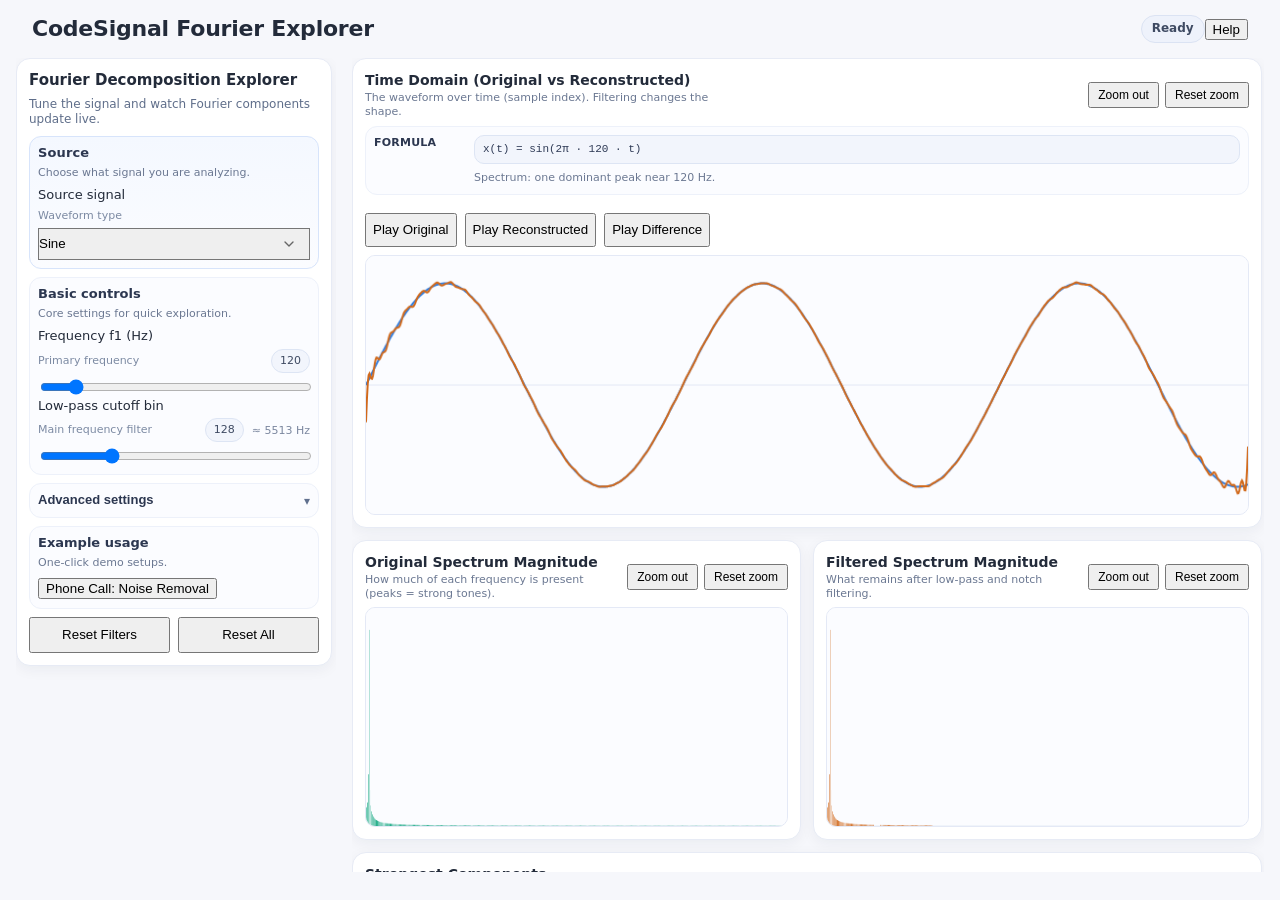
==== client/index.html @ 2e5cb7cf "ui: separate Source section from basic controls" ====
<!doctype html>
<html lang="en">
<head>
  <meta charset="utf-8" />
  <title>CodeSignal Fourier Explorer</title>
  <meta name="viewport" content="width=device-width, initial-scale=1" />
  <link rel="preconnect" href="https://fonts.googleapis.com">
  <link rel="preconnect" href="https://fonts.gstatic.com" crossorigin>
  <link href="https://fonts.googleapis.com/css2?family=Work+Sans:wght@400;500;600;700&display=swap" rel="stylesheet">

  <link rel="stylesheet" href="./design-system/colors/colors.css">
  <link rel="stylesheet" href="./design-system/spacing/spacing.css">
  <link rel="stylesheet" href="./design-system/typography/typography.css">
  <link rel="stylesheet" href="./design-system/components/button/button.css">
  <link rel="stylesheet" href="./design-system/components/boxes/boxes.css">
  <link rel="stylesheet" href="./design-system/components/input/input.css">
  <link rel="stylesheet" href="./design-system/components/dropdown/dropdown.css">
  <link rel="stylesheet" href="./design-system/components/tags/tags.css">
  <link rel="stylesheet" href="./design-system/components/modal/modal.css">

  <link rel="stylesheet" href="./bespoke-template.css" />
  <link rel="stylesheet" href="./fourier-explorer.css" />
</head>
<body class="bespoke">
  <header class="header">
    <h1 class="heading-small">CodeSignal Fourier Explorer</h1>
    <div class="spacer"></div>
    <div id="status" class="status">Ready</div>
    <button id="btn-help" class="button button-text">Help</button>
  </header>

  <main class="main-layout">
    <aside class="sidebar">
      <section class="box card ui-card controls-card">
        <h2 class="heading-small">Fourier Decomposition Explorer</h2>
        <p class="controls-intro">Tune the signal and watch Fourier components update live.</p>

        <div class="control-group control-group--source">
          <h3 class="control-group-title">Source</h3>
          <p class="control-group-help">Choose what signal you are analyzing.</p>

          <label class="control-field">Source signal
            <div class="control-header">
              <span class="control-caption">Waveform type</span>
            </div>
            <select id="source" class="input compact-input">
              <option value="sine">Sine</option>
              <option value="two-sines">Two sines</option>
              <option value="square-series">Square (Fourier series)</option>
              <option value="irregular-shape">Irregular shape</option>
            </select>
          </label>
        </div>

        <div class="control-group">
          <h3 class="control-group-title">Basic controls</h3>
          <p class="control-group-help">Core settings for quick exploration.</p>

          <label id="control-f1-field" class="control-field">Frequency f1 (Hz)
            <div class="control-header">
              <span class="control-caption">Primary frequency</span>
              <span id="freq1-value" class="tag editable-value">120</span>
            </div>
            <input id="freq1" class="input" type="range" min="10" max="1000" step="1" value="120" />
          </label>

          <label id="control-f2-field" class="control-field">Frequency f2 (Hz)
            <div class="control-header">
              <span class="control-caption">Shown for two-sines</span>
              <span id="freq2-value" class="tag editable-value">260</span>
            </div>
            <input id="freq2" class="input" type="range" min="10" max="2000" step="1" value="260" />
          </label>

          <label id="control-harmonics-field" class="control-field">Odd harmonics count
            <div class="control-header">
              <span class="control-caption">Shown for square-series</span>
              <span id="harmonics-value" class="tag editable-value">9</span>
            </div>
            <input id="harmonics" class="input" type="range" min="1" max="31" step="1" value="9" />
          </label>

          <label class="control-field">Low-pass cutoff bin
            <div class="control-header">
              <span class="control-caption">Main frequency filter</span>
              <div class="value-meta">
                <span id="low-pass-value" class="tag editable-value">128</span>
                <span id="low-pass-hz" class="helper-muted">≈ 5512 Hz</span>
              </div>
            </div>
            <input id="low-pass" class="input" type="range" min="1" max="1023" step="1" value="128" />
          </label>
        </div>

        <div id="advanced-accordion" class="control-group advanced-accordion">
          <button id="advanced-toggle" class="advanced-toggle" type="button" aria-expanded="false" aria-controls="advanced-body">
            <span class="control-group-title">Advanced settings</span>
            <span class="accordion-icon" aria-hidden="true">▾</span>
          </button>
          <div id="advanced-body" class="advanced-body">
            <p class="control-group-help compact-help">Resolution, windowing, and notch controls.</p>

            <label class="control-field">Samples (N)
              <div class="control-header">
                <span class="control-caption">DFT resolution (fs / N)</span>
                <span id="samples-value" class="tag editable-value">1024</span>
              </div>
              <input id="samples" class="input" type="range" min="256" max="2048" step="256" value="1024" />
            </label>

            <label class="control-field">Window type
              <div class="control-header">
                <span class="control-caption">Shape before DFT</span>
                <span class="tag">DFT input</span>
              </div>
              <select id="window-type" class="input compact-input">
                <option value="rectangular">Rectangular</option>
                <option value="hann">Hann</option>
              </select>
            </label>

            <label class="row inline-check">
              <input id="notch-enabled" type="checkbox" checked />
              <span>Enable notch filter</span>
            </label>

            <div id="notch-controls-row" class="control-row-two">
              <label class="control-field compact-field">Notch center
                <div class="control-header">
                  <div class="value-meta">
                    <span id="notch-bin-value" class="tag editable-value">60</span>
                    <span id="notch-bin-hz" class="helper-muted">≈ 2584 Hz</span>
                  </div>
                </div>
                <input id="notch-bin" class="input" type="range" min="1" max="1023" step="1" value="60" />
              </label>

              <label class="control-field compact-field">Notch width
                <div class="control-header">
                  <div class="value-meta">
                    <span id="notch-width-value" class="tag editable-value">3</span>
                    <span id="notch-width-hz" class="helper-muted">~ 258 Hz wide</span>
                  </div>
                </div>
                <input id="notch-width" class="input" type="range" min="0" max="24" step="1" value="3" />
              </label>
            </div>
          </div>
        </div>

        <div class="control-group">
          <h3 class="control-group-title">Example usage</h3>
          <p class="control-group-help">One-click demo setups.</p>
          <button id="btn-example-phone-demo" class="button button-secondary" type="button">
            Phone Call: Noise Removal
          </button>
        </div>

        <div class="row controls-actions">
          <button id="btn-reset-filters" class="button button-secondary">Reset Filters</button>
          <button id="btn-reset-all" class="button button-secondary">Reset All</button>
        </div>
      </section>
    </aside>

    <section class="content-area viz-grid">
      <article class="panel box card ui-card panel-time">
        <div class="plot-header">
          <div class="plot-title-block">
            <h2 class="heading-small">Time Domain (Original vs Reconstructed)</h2>
            <p class="plot-subtitle">The waveform over time (sample index). Filtering changes the shape.</p>
          </div>
          <div class="plot-actions">
            <button id="btn-zoom-out-time" class="button button-text plot-reset-btn" type="button">Zoom out</button>
            <button id="btn-reset-zoom-time" class="button button-text plot-reset-btn" type="button">Reset zoom</button>
          </div>
        </div>
        <div id="formula-panel" class="formula-panel">
          <div class="formula-title">Formula</div>
          <div id="formula-body" class="formula-body"></div>
        </div>
        <div id="demo-metrics" class="demo-metrics" hidden></div>
        <div class="audio-controls">
          <button id="btn-play-original" class="button button-secondary">Play Original</button>
          <button id="btn-play-reconstructed" class="button button-secondary">Play Reconstructed</button>
          <button id="btn-play-difference" class="button button-secondary">Play Difference</button>
          <span id="demo-processing" class="demo-processing" hidden></span>
        </div>
        <div class="plot-area" id="plot-area-time">
          <canvas id="signal-canvas" width="900" height="260"></canvas>
          <div id="tooltip-time" class="plot-tooltip" hidden></div>
        </div>
      </article>

      <article class="panel box card ui-card panel-spectrum">
        <div class="plot-header">
          <div class="plot-title-block">
            <h2 class="heading-small">Original Spectrum Magnitude</h2>
            <p class="plot-subtitle">How much of each frequency is present (peaks = strong tones).</p>
          </div>
          <div class="plot-actions">
            <button id="btn-zoom-out-original-spectrum" class="button button-text plot-reset-btn" type="button">Zoom out</button>
            <button id="btn-reset-zoom-original-spectrum" class="button button-text plot-reset-btn" type="button">Reset zoom</button>
          </div>
        </div>
        <div class="plot-area" id="plot-area-original-spectrum">
          <canvas id="spectrum-noisy-canvas" width="900" height="260"></canvas>
          <div id="tooltip-original-spectrum" class="plot-tooltip" hidden></div>
        </div>
      </article>

      <article class="panel box card ui-card panel-spectrum">
        <div class="plot-header">
          <div class="plot-title-block">
            <h2 class="heading-small">Filtered Spectrum Magnitude</h2>
            <p class="plot-subtitle">What remains after low-pass and notch filtering.</p>
          </div>
          <div class="plot-actions">
            <button id="btn-zoom-out-filtered-spectrum" class="button button-text plot-reset-btn" type="button">Zoom out</button>
            <button id="btn-reset-zoom-filtered-spectrum" class="button button-text plot-reset-btn" type="button">Reset zoom</button>
          </div>
        </div>
        <div class="plot-area" id="plot-area-filtered-spectrum">
          <canvas id="spectrum-filtered-canvas" width="900" height="260"></canvas>
          <div id="tooltip-filtered-spectrum" class="plot-tooltip" hidden></div>
        </div>
      </article>

      <section class="box card ui-card components-card">
        <h3 class="heading-small">Strongest Components</h3>
        <p class="components-note">Top frequency bins from the original spectrum (Hz and magnitude).</p>
        <ul id="components-list" class="components-list"></ul>
      </section>
    </section>
  </main>

  <dialog id="help-dialog" class="help-dialog">
    <article>
      <h2>How to use</h2>
      <ol>
        <li>Pick a synthetic source and tune frequencies.</li>
        <li>Change harmonics and window type to inspect spectral leakage.</li>
        <li>Use low-pass and notch filters to modify complex frequency bins.</li>
        <li>Compare the original and reconstructed waveforms and spectra.</li>
      </ol>
      <button id="btn-close-help" class="button button-primary">Close</button>
    </article>
  </dialog>

  <div id="cosmo-greeter" class="cosmo-greeter" hidden aria-live="polite">
    <div class="cosmo-bubble">
      <div id="cosmo-text" class="cosmo-text">Hi!</div>
    </div>
    <img id="cosmo-img" class="cosmo-img" src="/cosmo-wave.png" alt="Cosmo" loading="lazy" />
    <button id="btn-cosmo-close" class="cosmo-close" type="button" aria-label="Dismiss">×</button>
  </div>

  <script type="module" src="./app.js"></script>
</body>
</html>
---- client/bespoke-template.css ----
/* ===== BESPOKE TEMPLATE CSS ===== */
/* Template-specific components using CodeSignal Design System tokens */
/* This file provides layout, utilities, and temporary components not yet in the design system */

/* ===== LAYOUT COMPONENTS ===== */

/* Bespoke wrapper for scoping */
.bespoke {
  font-family: var(--body-family);
  color: var(--Colors-Text-Body-Default);
  background: var(--Colors-Backgrounds-Main-Default);
  line-height: 1.6;
  margin: 0;
  padding: 0;
}

.bespoke * {
  box-sizing: border-box;
}

/* Header */
.bespoke .header {
  display: flex;
  align-items: center;
  gap: var(--UI-Spacing-spacing-ml);
  padding: var(--UI-Spacing-spacing-s) var(--UI-Spacing-spacing-mxl);
  border-bottom: 1px solid var(--Colors-Stroke-Default);
  background: var(--Colors-Backgrounds-Main-Top);
  width: 100%;
}

.bespoke .header h1 {
  margin: 0;
  color: var(--Colors-Text-Body-Strongest);
}

/* Main Layout */
.bespoke .main-layout {
  display: grid;
  grid-template-columns: 300px 1fr;
  height: calc(100% - 42px);
}

.bespoke .sidebar {
  padding: var(--UI-Spacing-spacing-s);
  overflow: auto;
  border-right: 1px solid var(--Colors-Stroke-Default);
  background: var(--Colors-Backgrounds-Main-Default);
}

.bespoke .content-area {
  width: 100%;
  height: 100%;
}

/* ===== UTILITY CLASSES ===== */

/* Flexbox Utilities */
.bespoke .row {
  display: flex;
  align-items: center;
  gap: var(--UI-Spacing-spacing-s);
}

.bespoke .row-between {
  display: flex;
  align-items: center;
  justify-content: space-between;
  gap: var(--UI-Spacing-spacing-ml);
}

.bespoke .spacer {
  flex: 1;
}

/* Dividers */
.bespoke hr {
  border: none;
  border-top: 0.5px solid var(--Colors-Stroke-Default);
  margin: var(--UI-Spacing-spacing-ml) 0;
}

/* ===== TEMPORARY COMPONENTS (TODO: Replace when design system adds these) ===== */

/* Form Elements - Generic labels only; exclude .input-checkbox and .input-radio (design system components) */
.bespoke label:not(.input-checkbox):not(.input-radio) {
  display: flex;
  flex-direction: column;
  gap: var(--UI-Spacing-spacing-xxs);
  margin: var(--UI-Spacing-spacing-ms) 0 var(--UI-Spacing-spacing-s) 0;
}

.bespoke label.row:not(.input-checkbox):not(.input-radio) {
  flex-direction: row;
  align-items: center;
  gap: var(--UI-Spacing-spacing-s);
  margin: var(--UI-Spacing-spacing-s) 0;
}

/* Select styling - TODO: Replace when design system adds select component */
.bespoke select {
  -webkit-appearance: none;
  -moz-appearance: none;
  appearance: none;
  background-image: url("data:image/svg+xml;charset=UTF-8,%3csvg xmlns='http://www.w3.org/2000/svg' viewBox='0 0 24 24' fill='none' stroke='%23666' stroke-width='2' stroke-linecap='round' stroke-linejoin='round'%3e%3cpolyline points='6,9 12,15 18,9'%3e%3c/polyline%3e%3c/svg%3e");
  background-repeat: no-repeat;
  background-position: right 0.75rem center;
  background-size: 1rem;
  padding-right: 3rem;
}

.bespoke select::-ms-expand {
  display: none;
}

/* Toggle Switch - TODO: Remove when design system adds toggle component */
.bespoke .toggle {
  position: relative;
  display: inline-block;
  width: 3rem;
  height: 1.5rem;
}

.bespoke .toggle-input {
  opacity: 0;
  width: 0;
  height: 0;
}

.bespoke .toggle-slider {
  position: absolute;
  cursor: pointer;
  top: 0;
  left: 0;
  right: 0;
  bottom: 0;
  background-color: var(--Colors-Stroke-Medium);
  transition: 0.3s;
  border-radius: 1.5rem;
}

.bespoke .toggle-slider:before {
  position: absolute;
  content: "";
  height: 1.125rem;
  width: 1.125rem;
  left: 0.1875rem;
  bottom: 0.1875rem;
  background-color: white;
  transition: 0.3s;
  border-radius: 50%;
  box-shadow: 0 2px 4px rgba(0, 0, 0, 0.2);
}

.bespoke .toggle-input:checked + .toggle-slider {
  background-color: var(--Colors-Primary-Default);
}

.bespoke .toggle-input:checked + .toggle-slider:before {
  transform: translateX(1.5rem);
}

.bespoke .toggle-input:focus + .toggle-slider {
  box-shadow: 0 0 0 3px var(--Colors-Input-Shadow-Focus);
}

.bespoke .toggle-input:disabled + .toggle-slider {
  opacity: 0.5;
  cursor: not-allowed;
}

.bespoke .toggle-label {
  margin-left: var(--UI-Spacing-spacing-s);
  color: var(--Colors-Text-Body-Default);
  cursor: pointer;
}

/* Dark mode adjustments */
@media (prefers-color-scheme: dark) {
  .bespoke select {
    background-image: url("data:image/svg+xml;charset=UTF-8,%3csvg xmlns='http://www.w3.org/2000/svg' viewBox='0 0 24 24' fill='none' stroke='%23c1c7d7' stroke-width='2' stroke-linecap='round' stroke-linejoin='round'%3e%3cpolyline points='6,9 12,15 18,9'%3e%3c/polyline%3e%3c/svg%3e");
  }
}

/* Responsive Design */
@media (max-width: 768px) {
  .bespoke .main-layout {
    grid-template-columns: 1fr;
    grid-template-rows: auto 1fr;
  }

  .bespoke .sidebar {
    border-right: none;
    border-bottom: 1px solid var(--Colors-Stroke-Default);
  }
}
---- client/fourier-explorer.css ----
.bespoke {
  font-family: var(--body-family, system-ui, -apple-system, "Segoe UI", Roboto, Helvetica, Arial, sans-serif);
  background: #f6f7fb;
  color: var(--Colors-Text-Body-Default, #232b3a);
  min-height: 100vh;
  overflow-x: hidden;
  line-height: 1.45;
}

.bespoke .header,
.bespoke .main-layout {
  width: min(1320px, calc(100% - 32px));
  margin: 0 auto;
}

.bespoke .header {
  min-height: 58px;
  padding: 12px 16px;
  border: 0;
  background: transparent;
}

.bespoke .header h1 {
  font-size: 22px;
  line-height: 1.2;
  font-weight: 600;
  margin: 0;
  letter-spacing: -0.01em;
}

.bespoke .status {
  font-size: 12px;
  font-weight: 600;
  color: #3e4a62;
  padding: 4px 10px;
  background: #eef2fb;
  border: 1px solid #dbe3f3;
  border-radius: 999px;
}

.bespoke .main-layout {
  display: grid;
  grid-template-columns: 320px minmax(0, 1fr);
  gap: 16px;
  padding: 0 0 12px 0;
  align-items: start;
}

.bespoke .sidebar {
  padding: 0;
  border-right: 0;
  background: transparent;
  overflow: visible;
}

.bespoke .ui-card {
  background: #ffffff;
  border: 1px solid #e7ebf5;
  border-radius: 14px;
  box-shadow: 0 4px 14px rgba(24, 32, 56, 0.05);
}

.bespoke .controls-card {
  padding: 12px;
}

.bespoke .controls-card h2 {
  font-size: 15px;
  margin: 0 0 6px 0;
  line-height: 1.3;
}

.bespoke .controls-intro {
  margin: 0 0 8px 0;
  font-size: 12px;
  line-height: 1.3;
  color: #5f6e8a;
}

.bespoke .control-group-title {
  margin: 0 0 4px 0;
  font-size: 13px;
  font-weight: 600;
  color: #2c3750;
  line-height: 1.3;
}

.bespoke .control-group {
  padding: 8px;
  margin: 0 0 8px 0;
  border: 1px solid #edf1fa;
  background: #fbfcff;
  border-radius: 12px;
}

.bespoke .control-group--source {
  border-color: #d7e4fb;
  background: linear-gradient(180deg, #f4f8ff 0%, #fbfcff 100%);
}

.bespoke .control-group--source .control-group-title {
  letter-spacing: 0.01em;
}

.bespoke .control-group-help {
  margin: 0 0 6px 0;
  font-size: 11px;
  line-height: 1.3;
  color: #6b7892;
}

.bespoke .control-group-help code {
  font-family: ui-monospace, SFMono-Regular, Menlo, Monaco, Consolas, "Liberation Mono", "Courier New", monospace;
  font-size: 11px;
  padding: 1px 6px;
  border-radius: 999px;
  background: #f2f5fc;
  border: 1px solid #dde5f4;
}

.bespoke .control-field {
  margin: 0 0 8px 0;
  font-size: 13px;
  font-weight: 500;
}

.bespoke .tag-muted {
  margin-left: 6px;
  color: #6b7892;
  font-weight: 600;
  white-space: nowrap;
}

.bespoke .control-header {
  display: flex;
  align-items: center;
  justify-content: space-between;
  margin: 3px 0 4px;
  gap: 8px;
}

.bespoke .control-caption {
  font-size: 11px;
  color: #7c8aa3;
  font-weight: 400;
}

.bespoke .tag {
  font-size: 11px;
  padding: 3px 8px;
  border-radius: 999px;
  background: #f2f5fc;
  border: 1px solid #dde5f4;
  color: #3e4a62;
}

.bespoke .value-meta {
  display: inline-flex;
  align-items: center;
  gap: 8px;
}

.bespoke .helper-muted {
  color: #7b879f;
  font-size: 11px;
  line-height: 1.2;
  white-space: nowrap;
}

.bespoke .editable-value {
  cursor: text;
  user-select: none;
}

.bespoke .editable-value:hover {
  border-color: #c8d5ef;
}

.bespoke .editable-value.editing {
  padding: 0;
  border-color: #b9caea;
  background: #ffffff;
}

.bespoke .editable-inline-input {
  width: 64px;
  font-size: 11px;
  line-height: 1.2;
  padding: 2px 6px;
  border: 1px solid #b9caea;
  border-radius: 999px;
  outline: none;
  background: #ffffff;
  color: #2d3750;
}

.bespoke .controls-card .input,
.bespoke .controls-card select.input {
  width: 100%;
}

.bespoke .compact-input {
  min-height: 32px;
}

.bespoke .inline-check {
  display: flex;
  align-items: center;
  gap: 8px;
  margin: 4px 0 6px;
  color: #41506f;
  font-size: 12px;
  font-weight: 500;
}

.bespoke .inline-check input {
  margin: 0;
}

.bespoke .controls-actions {
  margin-top: 8px;
  display: grid;
  grid-template-columns: repeat(2, minmax(0, 1fr));
  gap: 8px;
}

.bespoke .controls-actions .button {
  min-height: 36px;
  justify-content: center;
}

.bespoke .is-hidden-control {
  display: none !important;
}

.bespoke .advanced-accordion {
  padding: 0;
  overflow: hidden;
}

.bespoke .advanced-toggle {
  width: 100%;
  border: 0;
  background: transparent;
  padding: 8px;
  display: flex;
  align-items: center;
  justify-content: space-between;
  cursor: pointer;
  text-align: left;
}

.bespoke .advanced-toggle .control-group-title {
  margin: 0;
}

.bespoke .accordion-icon {
  color: #60708e;
  font-size: 12px;
  transition: transform 160ms ease;
}

.bespoke .advanced-accordion.is-open .accordion-icon {
  transform: rotate(180deg);
}

.bespoke .advanced-body {
  max-height: 0;
  overflow: hidden;
  padding: 0 8px;
  transition: max-height 220ms ease;
}

.bespoke .advanced-accordion.is-open .advanced-body {
  padding-bottom: 8px;
}

.bespoke .compact-help {
  margin-top: 2px;
}

.bespoke .control-row-two {
  display: grid;
  grid-template-columns: repeat(2, minmax(0, 1fr));
  gap: 8px;
}

.bespoke .compact-field {
  margin-bottom: 0;
}

.bespoke .compact-field .value-meta {
  gap: 4px;
}

.bespoke .compact-field .helper-muted {
  font-size: 10px;
}

.bespoke .content-area {
  min-width: 0;
}

.bespoke .viz-grid {
  display: grid;
  grid-template-columns: repeat(2, minmax(0, 1fr));
  gap: 12px;
  padding: 0;
  overflow: visible;
}

.bespoke .panel,
.bespoke .components-card {
  padding: 12px;
}

.bespoke .panel h2,
.bespoke .components-card h3 {
  margin: 0 0 6px 0;
  font-size: 14px;
  font-weight: 600;
  line-height: 1.3;
}

.bespoke .plot-header {
  display: flex;
  align-items: center;
  justify-content: space-between;
  gap: 8px;
  margin-bottom: 6px;
}

.bespoke .plot-actions {
  display: inline-flex;
  gap: 6px;
  align-items: center;
  flex: 0 0 auto;
}

.bespoke .plot-title-block {
  min-width: 0;
}

.bespoke .plot-header h2 {
  margin: 0;
}

.bespoke .plot-subtitle {
  margin: 2px 0 0 0;
  font-size: 11px;
  line-height: 1.3;
  color: #6b7892;
  max-width: 54ch;
}

.bespoke .plot-reset-btn {
  min-height: 26px;
  font-size: 12px;
  padding: 4px 8px;
}

.bespoke .plot-area {
  position: relative;
  touch-action: none;
  cursor: crosshair;
  user-select: none;
}

.bespoke .plot-area.is-panning {
  cursor: grabbing;
}

.bespoke .plot-tooltip {
  position: absolute;
  z-index: 20;
  pointer-events: none;
  font-size: 11px;
  line-height: 1.35;
  color: #1d2940;
  background: #ffffff;
  border: 1px solid #d9e2f3;
  border-radius: 8px;
  box-shadow: 0 6px 14px rgba(22, 34, 60, 0.14);
  padding: 6px 8px;
  white-space: nowrap;
}

.bespoke .cosmo-greeter {
  position: fixed;
  right: 18px;
  bottom: 18px;
  display: grid;
  grid-template-columns: 1fr auto;
  align-items: end;
  gap: 10px;
  z-index: 50;
}

.bespoke .cosmo-greeter[hidden] {
  display: none;
}

.bespoke .cosmo-greeter.is-visible {
  animation: cosmo-pop-in 220ms ease-out;
}

.bespoke .cosmo-img {
  width: 132px;
  height: auto;
  filter: drop-shadow(0 10px 24px rgba(24, 32, 56, 0.18));
}

.bespoke .cosmo-bubble {
  max-width: 260px;
  padding: 10px 12px;
  background: #ffffff;
  border: 1px solid #e7ebf5;
  border-radius: 14px;
  box-shadow: 0 10px 24px rgba(24, 32, 56, 0.10);
  position: relative;
}

.bespoke .cosmo-bubble::after {
  content: "";
  position: absolute;
  right: -8px;
  bottom: 12px;
  width: 14px;
  height: 14px;
  background: #ffffff;
  border-right: 1px solid #e7ebf5;
  border-bottom: 1px solid #e7ebf5;
  transform: rotate(-45deg);
}

.bespoke .cosmo-text {
  font-size: 12px;
  line-height: 1.35;
  color: #2c3750;
  font-weight: 600;
}

.bespoke .cosmo-close {
  position: absolute;
  top: -10px;
  right: -10px;
  z-index: 2;
  width: 28px;
  height: 28px;
  border-radius: 999px;
  border: 1px solid #dde5f4;
  background: #ffffff;
  color: #41506f;
  font-size: 18px;
  line-height: 1;
  cursor: pointer;
  display: grid;
  place-items: center;
}

.bespoke .cosmo-close:hover {
  background: #f2f5fc;
}

@keyframes cosmo-pop-in {
  from {
    opacity: 0;
    transform: translateY(8px) scale(0.98);
  }
  to {
    opacity: 1;
    transform: translateY(0) scale(1);
  }
}

@media (max-width: 900px) {
  .bespoke .controls-actions {
    grid-template-columns: 1fr;
  }

  .bespoke .cosmo-img {
    width: 108px;
  }
  .bespoke .cosmo-bubble {
    max-width: 220px;
  }
}

.bespoke .formula-panel {
  display: grid;
  grid-template-columns: 92px 1fr;
  gap: 8px;
  padding: 8px;
  margin: 0 0 8px 0;
  border: 1px solid #edf1fa;
  background: #fbfcff;
  border-radius: 12px;
}

.bespoke .formula-title {
  font-size: 11px;
  font-weight: 700;
  letter-spacing: 0.02em;
  color: #2c3750;
  text-transform: uppercase;
  align-self: start;
}

.bespoke .formula-body {
  font-size: 12px;
  line-height: 1.4;
  color: #2f3b56;
}

.bespoke .formula-line {
  font-family: ui-monospace, SFMono-Regular, Menlo, Monaco, Consolas, "Liberation Mono", "Courier New", monospace;
  font-size: 11px;
  background: #f2f5fc;
  border: 1px solid #dde5f4;
  border-radius: 10px;
  padding: 6px 8px;
  margin: 0 0 6px 0;
  overflow-x: auto;
}

.bespoke .formula-hint {
  font-size: 11px;
  color: #6b7892;
}

.bespoke .demo-metrics {
  display: flex;
  flex-wrap: wrap;
  gap: 8px;
  margin: 8px 0 10px;
}

.bespoke .demo-metric-pill {
  display: inline-flex;
  align-items: baseline;
  gap: 6px;
  padding: 5px 10px;
  border-radius: 999px;
  border: 1px solid #dde5f4;
  background: #f8faff;
}

.bespoke .demo-metric-label {
  font-size: 11px;
  color: #617191;
  font-weight: 600;
}

.bespoke .demo-metric-value {
  font-size: 12px;
  color: #2b3750;
  font-weight: 700;
}

.bespoke .audio-controls {
  display: flex;
  flex-wrap: wrap;
  gap: 8px;
  margin: 0 0 8px 0;
}

.bespoke .audio-controls .button {
  min-height: 34px;
  flex: 0 0 auto;
}

.bespoke .demo-processing {
  font-size: 11px;
  color: #6b7892;
  background: #f2f5fc;
  border: 1px solid #dde5f4;
  border-radius: 999px;
  padding: 4px 8px;
  line-height: 1.2;
}

.bespoke .panel-time {
  grid-column: 1 / -1;
}

.bespoke .components-card {
  grid-column: 1 / -1;
}

.bespoke .components-note {
  margin: 0 0 8px 0;
  font-size: 12px;
  color: #5f6e8a;
}

.bespoke .components-list {
  margin: 0;
  padding-left: 18px;
  font-size: 12px;
  line-height: 1.45;
  color: #2f3b56;
}

.bespoke canvas {
  width: 100%;
  max-width: 100%;
  height: 220px;
  display: block;
  border: 1px solid #e4e9f6;
  border-radius: 10px;
  background: #fbfcff;
}

.bespoke .panel-time canvas {
  height: 260px;
}

@media (min-width: 901px) {
  .bespoke .main-layout {
    height: calc(100vh - 74px);
    overflow: hidden;
  }

  .bespoke .sidebar {
    height: 100%;
    overflow-y: auto;
    padding-right: 4px;
  }

  .bespoke .content-area {
    height: 100%;
    overflow-y: auto;
    padding-right: 2px;
  }
}

.bespoke .help-dialog {
  border: 1px solid #dce4f4;
  border-radius: 12px;
  padding: 16px;
  width: min(560px, 90vw);
}

.bespoke .help-dialog::backdrop {
  background: rgba(10, 14, 30, 0.45);
}

@media (max-width: 900px) {
  .bespoke .header,
  .bespoke .main-layout {
    width: calc(100% - 16px);
  }

  .bespoke .header {
    padding: 12px 8px;
  }

  .bespoke .header h1 {
    font-size: 24px;
  }

  .bespoke .main-layout {
    grid-template-columns: 1fr;
    gap: 16px;
    height: auto;
    overflow: visible;
  }

  .bespoke .sidebar,
  .bespoke .content-area {
    height: auto;
    overflow: visible;
    padding-right: 0;
  }

  .bespoke .viz-grid {
    grid-template-columns: 1fr;
  }

  .bespoke .control-row-two {
    grid-template-columns: 1fr;
  }


  .bespoke .formula-panel {
    grid-template-columns: 1fr;
  }

  .bespoke .panel-time,
  .bespoke .components-card {
    grid-column: auto;
  }

  .bespoke canvas {
    height: 180px;
  }

  .bespoke .panel-time canvas {
    height: 210px;
  }
}
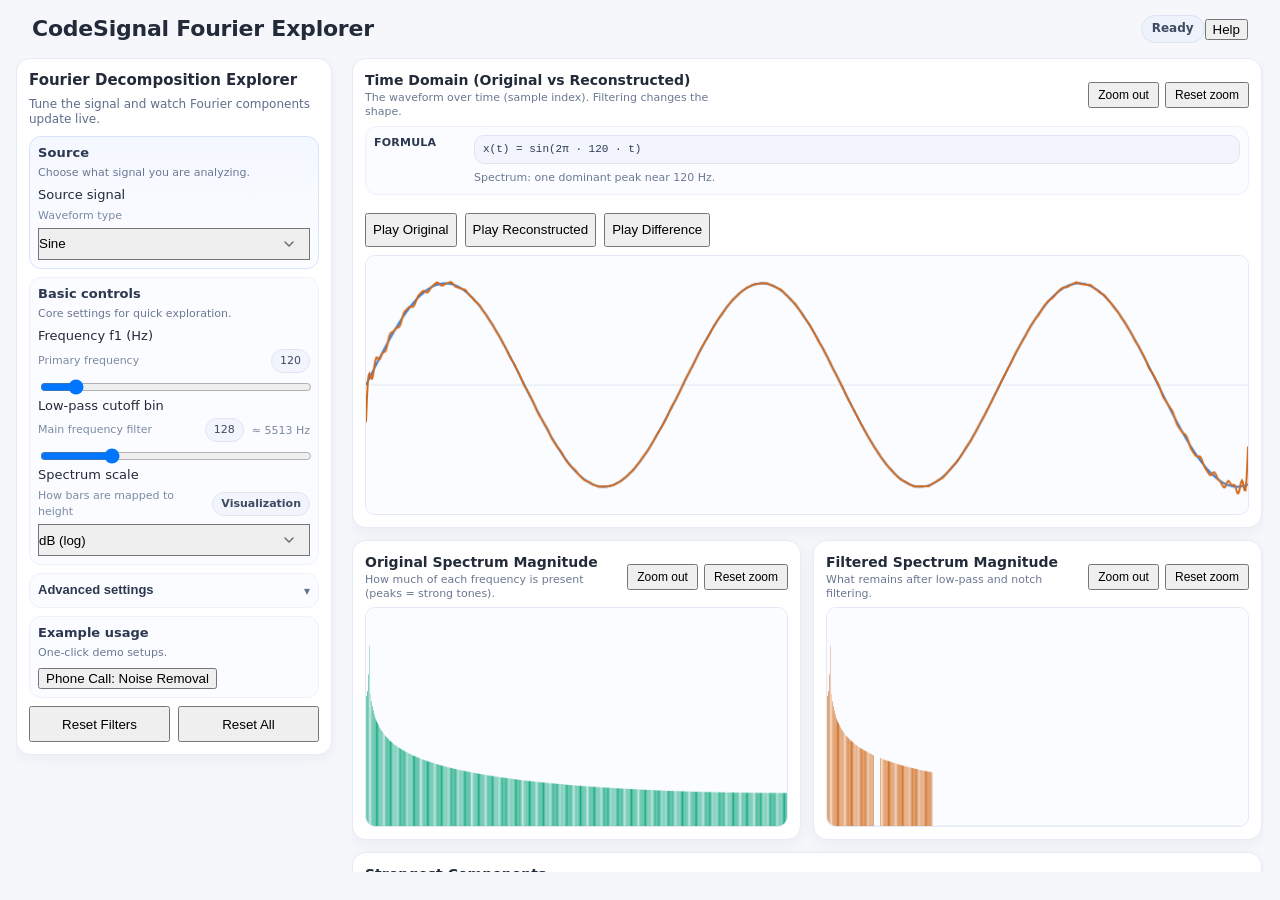
==== commit 354da849: "ui: add linear/dB spectrum scale toggle" ====
--- a/client/index.html
+++ b/client/index.html
@@ -89,6 +89,17 @@
               </div>
             </div>
             <input id="low-pass" class="input" type="range" min="1" max="1023" step="1" value="128" />
+          </label>
+
+          <label class="control-field">Spectrum scale
+            <div class="control-header">
+              <span class="control-caption">How bars are mapped to height</span>
+              <span class="tag tag-muted">Visualization</span>
+            </div>
+            <select id="spectrum-scale" class="input compact-input">
+              <option value="linear">Linear</option>
+              <option value="db" selected>dB (log)</option>
+            </select>
           </label>
         </div>
 
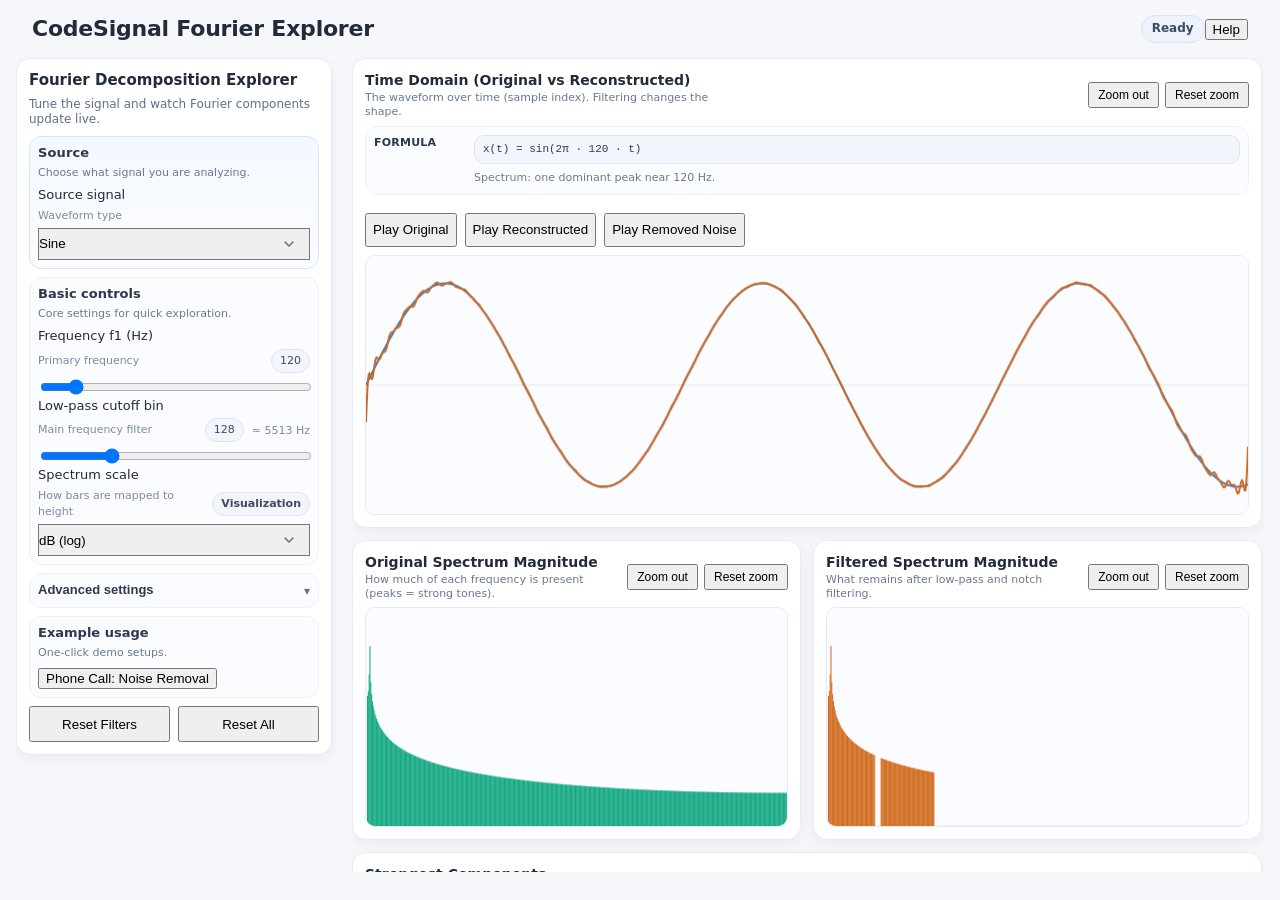
==== commit e0b34688: "ui: crisp HiDPI canvas rendering and rename Play Difference" ====
--- a/client/index.html
+++ b/client/index.html
@@ -194,7 +194,7 @@
         <div class="audio-controls">
           <button id="btn-play-original" class="button button-secondary">Play Original</button>
           <button id="btn-play-reconstructed" class="button button-secondary">Play Reconstructed</button>
-          <button id="btn-play-difference" class="button button-secondary">Play Difference</button>
+          <button id="btn-play-difference" class="button button-secondary">Play Removed Noise</button>
           <span id="demo-processing" class="demo-processing" hidden></span>
         </div>
         <div class="plot-area" id="plot-area-time">
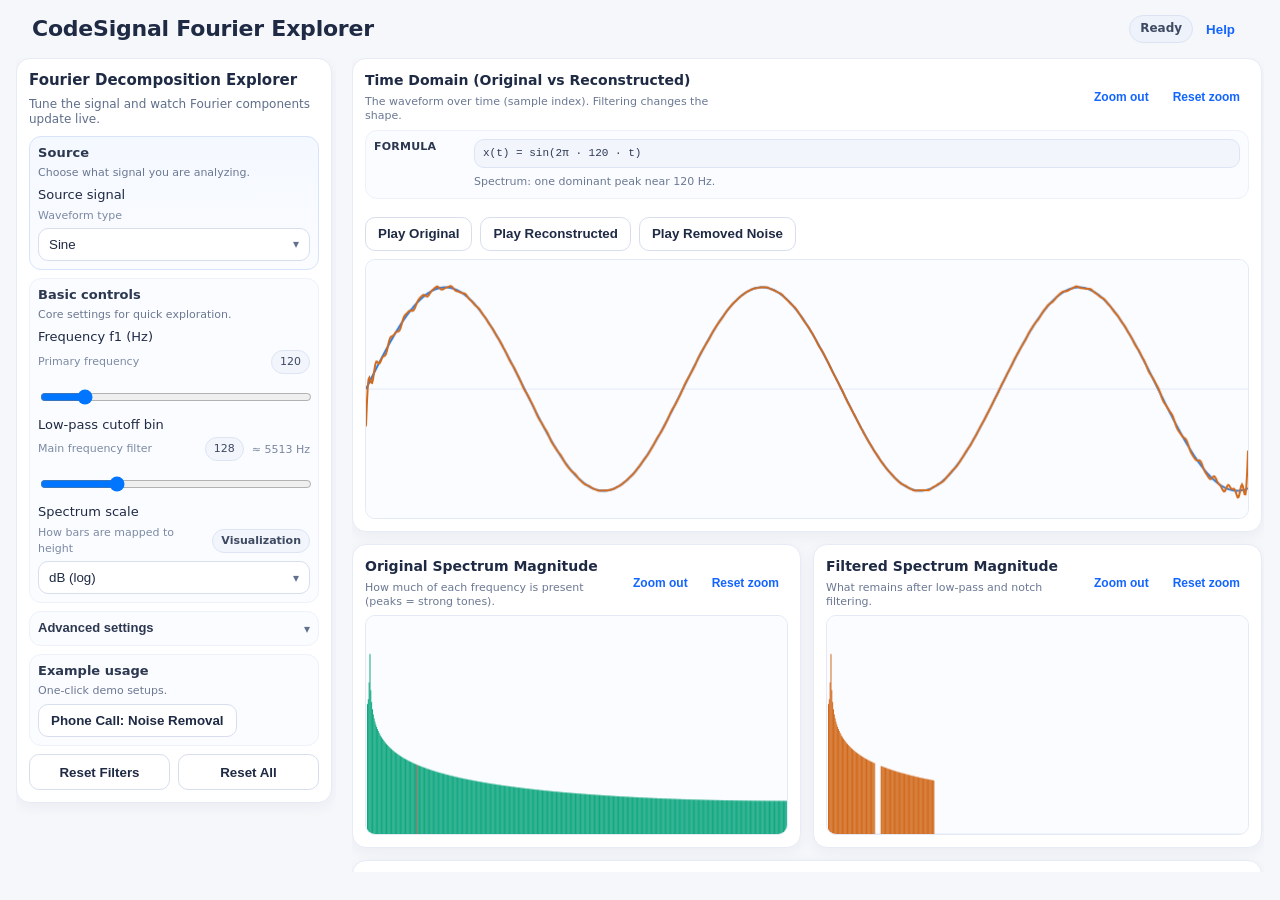
==== commit 6b5813b8: "ui: custom dropdowns, help content, and DS typography fixes" ====
--- a/client/index.html
+++ b/client/index.html
@@ -4,9 +4,6 @@
   <meta charset="utf-8" />
   <title>CodeSignal Fourier Explorer</title>
   <meta name="viewport" content="width=device-width, initial-scale=1" />
-  <link rel="preconnect" href="https://fonts.googleapis.com">
-  <link rel="preconnect" href="https://fonts.gstatic.com" crossorigin>
-  <link href="https://fonts.googleapis.com/css2?family=Work+Sans:wght@400;500;600;700&display=swap" rel="stylesheet">
 
   <link rel="stylesheet" href="./design-system/colors/colors.css">
   <link rel="stylesheet" href="./design-system/spacing/spacing.css">
@@ -43,12 +40,19 @@
             <div class="control-header">
               <span class="control-caption">Waveform type</span>
             </div>
-            <select id="source" class="input compact-input">
-              <option value="sine">Sine</option>
-              <option value="two-sines">Two sines</option>
-              <option value="square-series">Square (Fourier series)</option>
-              <option value="irregular-shape">Irregular shape</option>
-            </select>
+            <div class="cs-dropdown" data-dropdown="source">
+              <button id="source-trigger" class="cs-dropdown-trigger input compact-input" type="button" aria-haspopup="listbox" aria-expanded="false">
+                <span id="source-trigger-text">Sine</span>
+                <span class="cs-dropdown-caret" aria-hidden="true">▾</span>
+              </button>
+              <div id="source-menu" class="cs-dropdown-menu" role="listbox" aria-label="Source signal" hidden></div>
+              <select id="source" class="input compact-input cs-native-select-hidden" aria-hidden="true" tabindex="-1">
+                <option value="sine">Sine</option>
+                <option value="two-sines">Two sines</option>
+                <option value="square-series">Square (Fourier series)</option>
+                <option value="irregular-shape">Irregular shape</option>
+              </select>
+            </div>
           </label>
         </div>
 
@@ -96,10 +100,17 @@
               <span class="control-caption">How bars are mapped to height</span>
               <span class="tag tag-muted">Visualization</span>
             </div>
-            <select id="spectrum-scale" class="input compact-input">
-              <option value="linear">Linear</option>
-              <option value="db" selected>dB (log)</option>
-            </select>
+            <div class="cs-dropdown" data-dropdown="spectrum-scale">
+              <button id="spectrum-scale-trigger" class="cs-dropdown-trigger input compact-input" type="button" aria-haspopup="listbox" aria-expanded="false">
+                <span id="spectrum-scale-trigger-text">dB (log)</span>
+                <span class="cs-dropdown-caret" aria-hidden="true">▾</span>
+              </button>
+              <div id="spectrum-scale-menu" class="cs-dropdown-menu" role="listbox" aria-label="Spectrum scale" hidden></div>
+              <select id="spectrum-scale" class="input compact-input cs-native-select-hidden" aria-hidden="true" tabindex="-1">
+                <option value="linear">Linear</option>
+                <option value="db" selected>dB (log)</option>
+              </select>
+            </div>
           </label>
         </div>
 
@@ -124,10 +135,17 @@
                 <span class="control-caption">Shape before DFT</span>
                 <span class="tag">DFT input</span>
               </div>
-              <select id="window-type" class="input compact-input">
-                <option value="rectangular">Rectangular</option>
-                <option value="hann">Hann</option>
-              </select>
+              <div class="cs-dropdown" data-dropdown="window-type">
+                <button id="window-type-trigger" class="cs-dropdown-trigger input compact-input" type="button" aria-haspopup="listbox" aria-expanded="false">
+                  <span id="window-type-trigger-text">Rectangular</span>
+                  <span class="cs-dropdown-caret" aria-hidden="true">▾</span>
+                </button>
+                <div id="window-type-menu" class="cs-dropdown-menu" role="listbox" aria-label="Window type" hidden></div>
+                <select id="window-type" class="input compact-input cs-native-select-hidden" aria-hidden="true" tabindex="-1">
+                  <option value="rectangular">Rectangular</option>
+                  <option value="hann">Hann</option>
+                </select>
+              </div>
             </label>
 
             <label class="row inline-check">
@@ -247,13 +265,47 @@
 
   <dialog id="help-dialog" class="help-dialog">
     <article>
-      <h2>How to use</h2>
-      <ol>
-        <li>Pick a synthetic source and tune frequencies.</li>
-        <li>Change harmonics and window type to inspect spectral leakage.</li>
-        <li>Use low-pass and notch filters to modify complex frequency bins.</li>
-        <li>Compare the original and reconstructed waveforms and spectra.</li>
-      </ol>
+      <h2>How to Use Fourier Explorer</h2>
+
+      <h3>What You’re Seeing</h3>
+      <ul>
+        <li><strong>Time Domain</strong>: the waveform over time (original vs reconstructed).</li>
+        <li><strong>Spectrum (Magnitude)</strong>: “how much” of each frequency is present (peaks = strong frequencies).</li>
+        <li><strong>Filtered Spectrum</strong>: what remains after applying filters in frequency space.</li>
+      </ul>
+
+      <h3>Core Controls</h3>
+      <ul>
+        <li><strong>Source</strong>: choose a signal to analyze.</li>
+        <li><strong>Samples (N)</strong>: DFT resolution (larger N = finer frequency bins).</li>
+        <li><strong>Window type</strong>: reduces spectral leakage (Hann is usually smoother than Rectangular).</li>
+        <li><strong>Low-pass cutoff</strong>: keeps frequencies below the cutoff bin; removes higher frequencies.</li>
+        <li><strong>Notch</strong>: removes a narrow band around the notch center bin (good for hum).</li>
+        <li><strong>Spectrum scale</strong>: use dB to make quieter components visible.</li>
+      </ul>
+
+      <h3>Audio Buttons</h3>
+      <ul>
+        <li><strong>Play Original</strong>: plays the current signal.</li>
+        <li><strong>Play Reconstructed</strong>: plays the signal after filtering + inverse transform.</li>
+        <li><strong>Play Removed Noise</strong>: plays what was removed (original − reconstructed).</li>
+      </ul>
+
+      <h3>Plot Interactions</h3>
+      <ul>
+        <li><strong>Hover</strong>: see values at the nearest point/bin.</li>
+        <li><strong>Click</strong>: zoom in around that point.</li>
+        <li><strong>Drag</strong>: zoom into a selected range.</li>
+        <li><strong>Zoom out</strong>: step back one level.</li>
+        <li><strong>Reset zoom</strong>: return to full view.</li>
+        <li><strong>Pan (zoomed)</strong>: hold <strong>Shift</strong> or <strong>Alt</strong> and drag; mouse wheel pans too.</li>
+      </ul>
+
+      <h3>One-Click Example</h3>
+      <ul>
+        <li>Use <strong>Example usage → Phone Call: Noise Removal</strong> to load the built-in demo.</li>
+      </ul>
+
       <button id="btn-close-help" class="button button-primary">Close</button>
     </article>
   </dialog>
--- a/client/fourier-explorer.css
+++ b/client/fourier-explorer.css
@@ -7,6 +7,76 @@
   line-height: 1.45;
 }
 
+/* Fallback skin when design system CSS is missing. */
+.bespoke.no-design-system {
+  --cs-blue: #1365ff;
+  --cs-blue-dark: #0f54d8;
+  --cs-border: #d7deee;
+  --cs-text: #1f2a44;
+  --cs-muted: #6b7892;
+  font-family: system-ui, -apple-system, "Segoe UI", Roboto, Helvetica, Arial, sans-serif;
+  color: var(--cs-text);
+}
+
+.bespoke.no-design-system .button {
+  border: 1px solid var(--cs-border);
+  background: #ffffff;
+  color: var(--cs-text);
+  border-radius: 10px;
+  padding: 8px 12px;
+  font-weight: 600;
+  cursor: pointer;
+}
+
+.bespoke.no-design-system .button:hover {
+  background: #f2f6ff;
+  border-color: #c6d4f3;
+}
+
+.bespoke.no-design-system .button.button-primary {
+  background: var(--cs-blue);
+  border-color: var(--cs-blue);
+  color: #ffffff;
+}
+
+.bespoke.no-design-system .button.button-primary:hover {
+  background: var(--cs-blue-dark);
+  border-color: var(--cs-blue-dark);
+}
+
+.bespoke.no-design-system .button.button-text {
+  border-color: transparent;
+  background: transparent;
+  color: var(--cs-blue);
+}
+
+.bespoke.no-design-system .button.button-text:hover {
+  background: rgba(19, 101, 255, 0.08);
+}
+
+.bespoke.no-design-system .input,
+.bespoke.no-design-system select.input {
+  border: 1px solid var(--cs-border);
+  border-radius: 10px;
+  padding: 8px 10px;
+  background: #ffffff;
+  color: var(--cs-text);
+}
+
+.bespoke.no-design-system .status {
+  background: #eef3ff;
+  border-color: #d0ddfb;
+  color: #2b3b64;
+}
+
+.bespoke.no-design-system .control-caption,
+.bespoke.no-design-system .helper-muted,
+.bespoke.no-design-system .controls-intro,
+.bespoke.no-design-system .control-group-help,
+.bespoke.no-design-system .plot-subtitle {
+  color: var(--cs-muted);
+}
+
 .bespoke .header,
 .bespoke .main-layout {
   width: min(1320px, calc(100% - 32px));
@@ -18,9 +88,11 @@
   padding: 12px 16px;
   border: 0;
   background: transparent;
-}
-
-.bespoke .header h1 {
+  position: relative;
+  z-index: 80;
+}
+
+.bespoke.no-design-system .header h1 {
   font-size: 22px;
   line-height: 1.2;
   font-weight: 600;
@@ -28,7 +100,7 @@
   letter-spacing: -0.01em;
 }
 
-.bespoke .status {
+.bespoke.no-design-system .status {
   font-size: 12px;
   font-weight: 600;
   color: #3e4a62;
@@ -64,20 +136,20 @@
   padding: 12px;
 }
 
-.bespoke .controls-card h2 {
+.bespoke.no-design-system .controls-card h2 {
   font-size: 15px;
   margin: 0 0 6px 0;
   line-height: 1.3;
 }
 
-.bespoke .controls-intro {
+.bespoke.no-design-system .controls-intro {
   margin: 0 0 8px 0;
   font-size: 12px;
   line-height: 1.3;
   color: #5f6e8a;
 }
 
-.bespoke .control-group-title {
+.bespoke.no-design-system .control-group-title {
   margin: 0 0 4px 0;
   font-size: 13px;
   font-weight: 600;
@@ -102,7 +174,7 @@
   letter-spacing: 0.01em;
 }
 
-.bespoke .control-group-help {
+.bespoke.no-design-system .control-group-help {
   margin: 0 0 6px 0;
   font-size: 11px;
   line-height: 1.3;
@@ -118,7 +190,7 @@
   border: 1px solid #dde5f4;
 }
 
-.bespoke .control-field {
+.bespoke.no-design-system .control-field {
   margin: 0 0 8px 0;
   font-size: 13px;
   font-weight: 500;
@@ -139,13 +211,13 @@
   gap: 8px;
 }
 
-.bespoke .control-caption {
+.bespoke.no-design-system .control-caption {
   font-size: 11px;
   color: #7c8aa3;
   font-weight: 400;
 }
 
-.bespoke .tag {
+.bespoke.no-design-system .tag {
   font-size: 11px;
   padding: 3px 8px;
   border-radius: 999px;
@@ -160,7 +232,7 @@
   gap: 8px;
 }
 
-.bespoke .helper-muted {
+.bespoke.no-design-system .helper-muted {
   color: #7b879f;
   font-size: 11px;
   line-height: 1.2;
@@ -203,7 +275,79 @@
   min-height: 32px;
 }
 
-.bespoke .inline-check {
+.bespoke .cs-native-select-hidden {
+  position: absolute;
+  opacity: 0;
+  pointer-events: none;
+  height: 0;
+  width: 0;
+  overflow: hidden;
+}
+
+.bespoke .cs-dropdown {
+  position: relative;
+}
+
+.bespoke .cs-dropdown-trigger {
+  display: flex;
+  align-items: center;
+  justify-content: space-between;
+  gap: 10px;
+  width: 100%;
+  text-align: left;
+}
+
+.bespoke .cs-dropdown-caret {
+  color: #60708e;
+  font-size: 12px;
+  flex: 0 0 auto;
+}
+
+.bespoke .cs-dropdown-menu {
+  position: absolute;
+  left: 0;
+  right: 0;
+  top: calc(100% + 6px);
+  background: #ffffff;
+  border: 1px solid #e7ebf5;
+  border-radius: 12px;
+  box-shadow: 0 12px 28px rgba(24, 32, 56, 0.14);
+  padding: 6px;
+  z-index: 40;
+}
+
+.bespoke .cs-dropdown-option {
+  width: 100%;
+  border: 0;
+  background: transparent;
+  padding: 8px 10px;
+  border-radius: 10px;
+  cursor: pointer;
+  color: #2c3750;
+  font-size: 13px;
+  font-weight: 600;
+  display: flex;
+  align-items: center;
+  justify-content: space-between;
+  gap: 10px;
+}
+
+.bespoke .cs-dropdown-option:hover,
+.bespoke .cs-dropdown-option:focus {
+  outline: none;
+  background: #f2f5fc;
+}
+
+.bespoke .cs-dropdown-option[aria-selected="true"] {
+  background: #eef2fb;
+}
+
+.bespoke .cs-dropdown-check {
+  color: #1365ff;
+  font-weight: 800;
+}
+
+.bespoke.no-design-system .inline-check {
   display: flex;
   align-items: center;
   gap: 8px;
@@ -314,8 +458,8 @@
   padding: 12px;
 }
 
-.bespoke .panel h2,
-.bespoke .components-card h3 {
+.bespoke.no-design-system .panel h2,
+.bespoke.no-design-system .components-card h3 {
   margin: 0 0 6px 0;
   font-size: 14px;
   font-weight: 600;
@@ -345,7 +489,7 @@
   margin: 0;
 }
 
-.bespoke .plot-subtitle {
+.bespoke.no-design-system .plot-subtitle {
   margin: 2px 0 0 0;
   font-size: 11px;
   line-height: 1.3;
@@ -353,7 +497,7 @@
   max-width: 54ch;
 }
 
-.bespoke .plot-reset-btn {
+.bespoke.no-design-system .plot-reset-btn {
   min-height: 26px;
   font-size: 12px;
   padding: 4px 8px;
@@ -655,7 +799,7 @@
     padding: 12px 8px;
   }
 
-  .bespoke .header h1 {
+  .bespoke.no-design-system .header h1 {
     font-size: 24px;
   }
 
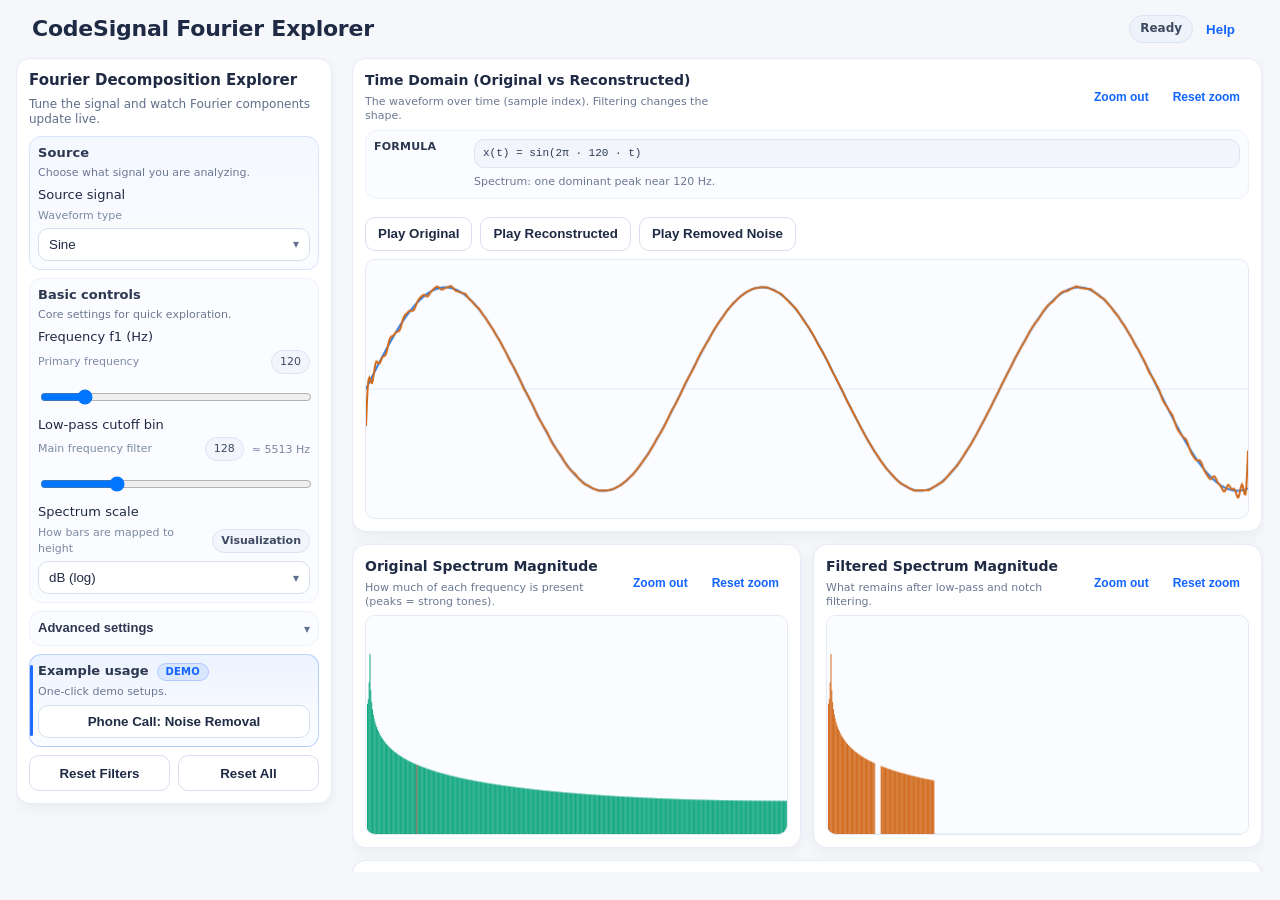
==== commit 664ca086: "ui: highlight Example usage section" ====
--- a/client/index.html
+++ b/client/index.html
@@ -177,7 +177,7 @@
           </div>
         </div>
 
-        <div class="control-group">
+        <div class="control-group control-group--example">
           <h3 class="control-group-title">Example usage</h3>
           <p class="control-group-help">One-click demo setups.</p>
           <button id="btn-example-phone-demo" class="button button-secondary" type="button">
--- a/client/fourier-explorer.css
+++ b/client/fourier-explorer.css
@@ -172,6 +172,49 @@
 
 .bespoke .control-group--source .control-group-title {
   letter-spacing: 0.01em;
+}
+
+.bespoke .control-group--example {
+  border-color: rgba(19, 101, 255, 0.28);
+  background: linear-gradient(180deg, rgba(19, 101, 255, 0.08) 0%, #fbfcff 85%);
+  position: relative;
+  overflow: hidden;
+}
+
+.bespoke .control-group--example::before {
+  content: "";
+  position: absolute;
+  left: 0;
+  top: 10px;
+  bottom: 10px;
+  width: 3px;
+  border-radius: 999px;
+  background: var(--Colors-Brand-Primary-Primary, #1365ff);
+  opacity: 0.95;
+}
+
+.bespoke .control-group--example .control-group-title {
+  display: flex;
+  align-items: baseline;
+  gap: 8px;
+}
+
+.bespoke .control-group--example .control-group-title::after {
+  content: "Demo";
+  font-size: 10px;
+  line-height: 1;
+  padding: 3px 8px;
+  border-radius: 999px;
+  border: 1px solid rgba(19, 101, 255, 0.22);
+  background: rgba(19, 101, 255, 0.10);
+  color: var(--Colors-Brand-Primary-Primary, #1365ff);
+  font-weight: 600;
+  letter-spacing: 0.02em;
+  text-transform: uppercase;
+}
+
+.bespoke .control-group--example .button {
+  width: 100%;
 }
 
 .bespoke.no-design-system .control-group-help {
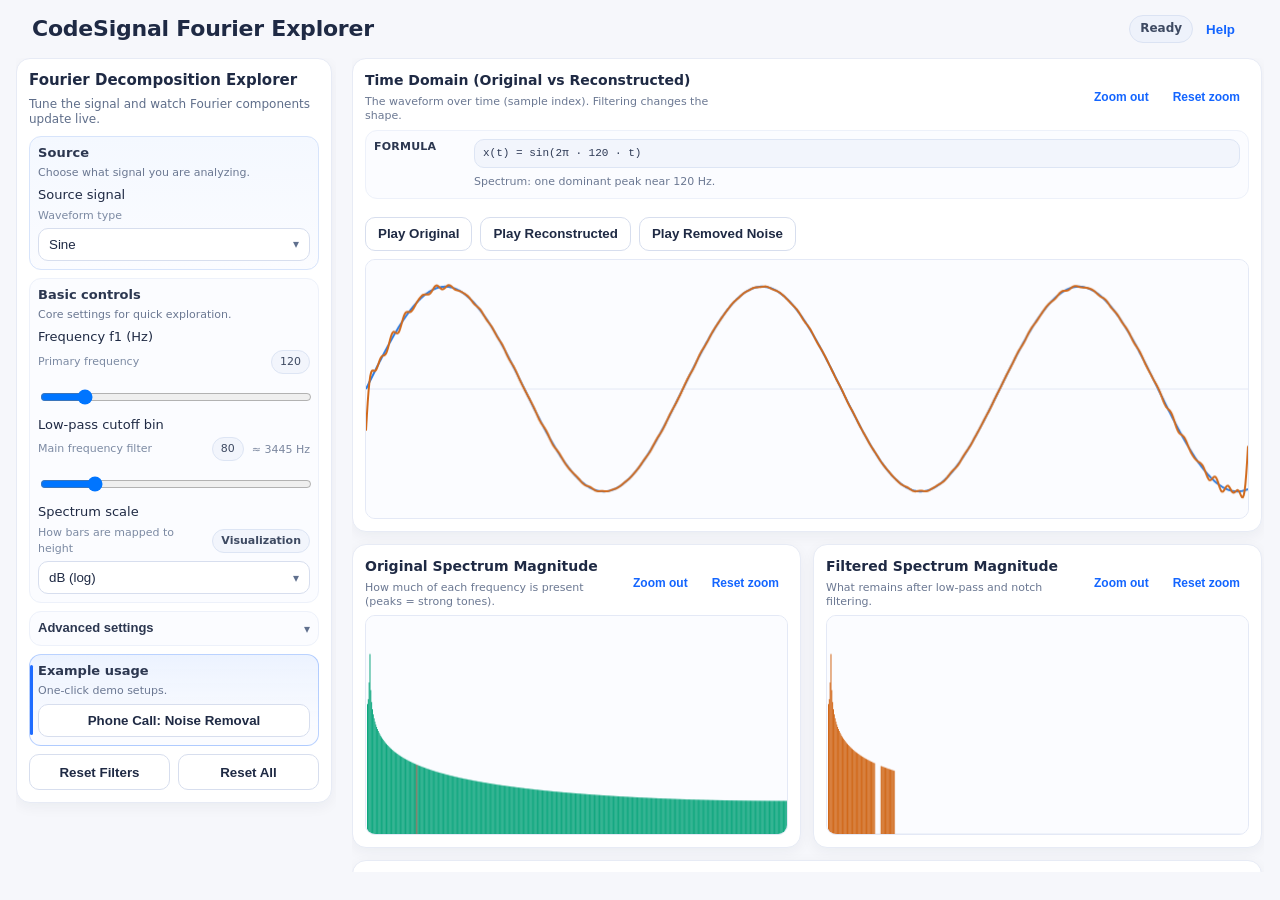
==== commit 49a36184: "tune defaults: more obvious low-pass cutoff" ====
--- a/client/index.html
+++ b/client/index.html
@@ -88,11 +88,11 @@
             <div class="control-header">
               <span class="control-caption">Main frequency filter</span>
               <div class="value-meta">
-                <span id="low-pass-value" class="tag editable-value">128</span>
+                <span id="low-pass-value" class="tag editable-value">80</span>
                 <span id="low-pass-hz" class="helper-muted">≈ 5512 Hz</span>
               </div>
             </div>
-            <input id="low-pass" class="input" type="range" min="1" max="1023" step="1" value="128" />
+            <input id="low-pass" class="input" type="range" min="1" max="1023" step="1" value="80" />
           </label>
 
           <label class="control-field">Spectrum scale
--- a/client/fourier-explorer.css
+++ b/client/fourier-explorer.css
@@ -197,20 +197,6 @@
   display: flex;
   align-items: baseline;
   gap: 8px;
-}
-
-.bespoke .control-group--example .control-group-title::after {
-  content: "Demo";
-  font-size: 10px;
-  line-height: 1;
-  padding: 3px 8px;
-  border-radius: 999px;
-  border: 1px solid rgba(19, 101, 255, 0.22);
-  background: rgba(19, 101, 255, 0.10);
-  color: var(--Colors-Brand-Primary-Primary, #1365ff);
-  font-weight: 600;
-  letter-spacing: 0.02em;
-  text-transform: uppercase;
 }
 
 .bespoke .control-group--example .button {
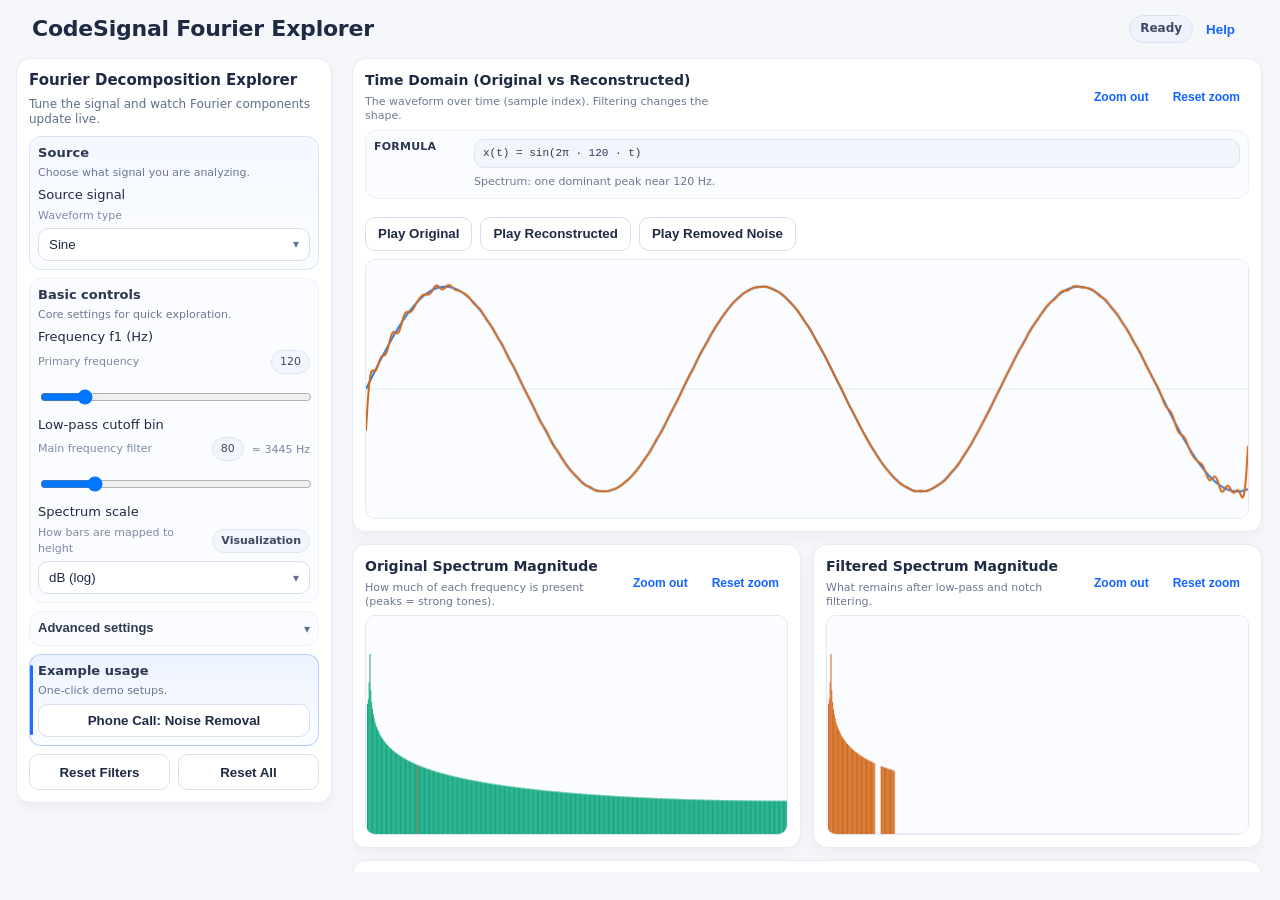
==== commit 71befb16: "fix: Reset All restores visible filter defaults" ====
--- a/client/index.html
+++ b/client/index.html
@@ -89,7 +89,7 @@
               <span class="control-caption">Main frequency filter</span>
               <div class="value-meta">
                 <span id="low-pass-value" class="tag editable-value">80</span>
-                <span id="low-pass-hz" class="helper-muted">≈ 5512 Hz</span>
+                <span id="low-pass-hz" class="helper-muted">≈ 3445 Hz</span>
               </div>
             </div>
             <input id="low-pass" class="input" type="range" min="1" max="1023" step="1" value="80" />
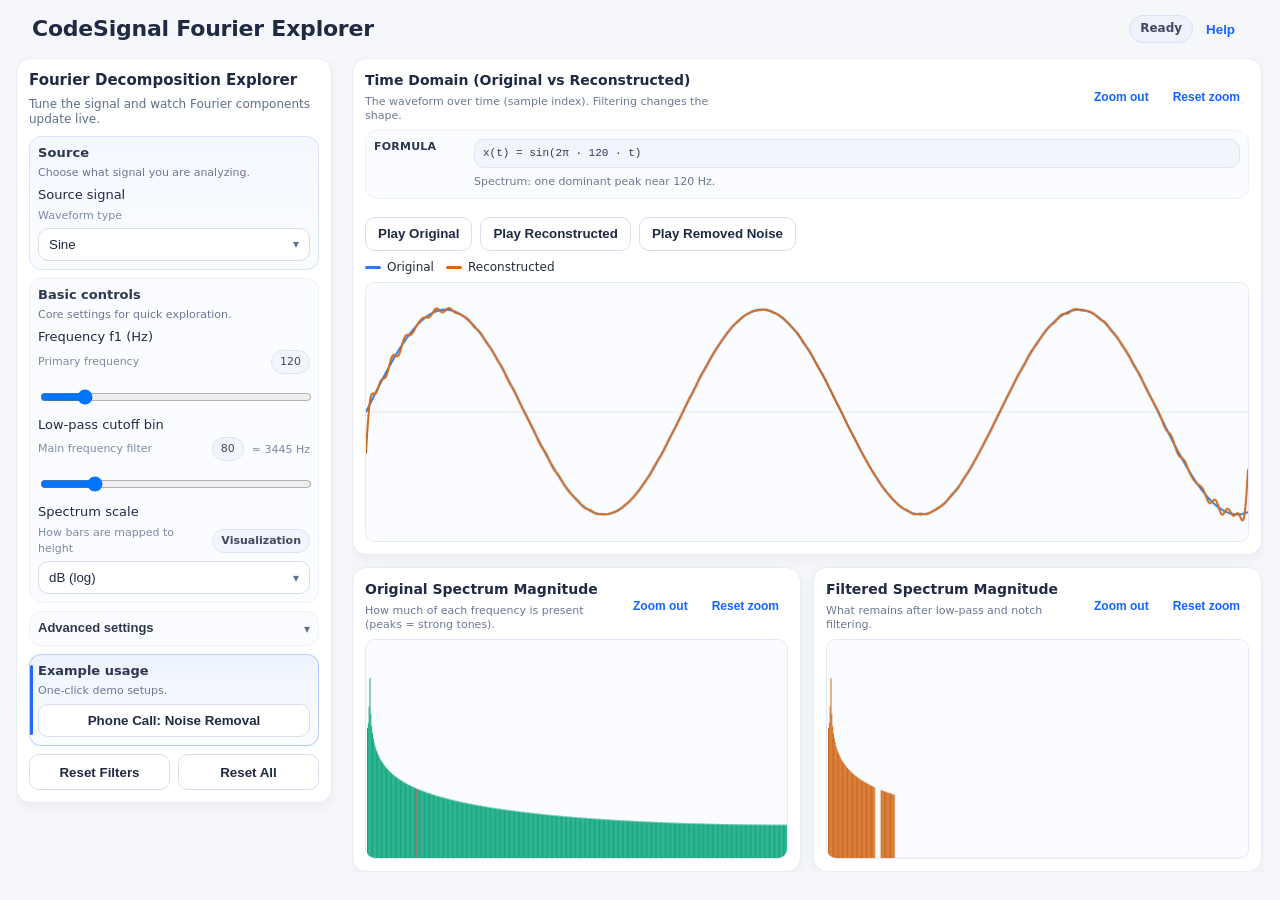
==== commit 3e3ee5c8: "ui: add time plot legend" ====
--- a/client/index.html
+++ b/client/index.html
@@ -215,6 +215,10 @@
           <button id="btn-play-difference" class="button button-secondary">Play Removed Noise</button>
           <span id="demo-processing" class="demo-processing" hidden></span>
         </div>
+        <div class="plot-legend" aria-label="Time plot legend">
+          <span class="legend-item"><span class="legend-swatch legend-swatch--original" aria-hidden="true"></span>Original</span>
+          <span class="legend-item"><span class="legend-swatch legend-swatch--reconstructed" aria-hidden="true"></span>Reconstructed</span>
+        </div>
         <div class="plot-area" id="plot-area-time">
           <canvas id="signal-canvas" width="900" height="260"></canvas>
           <div id="tooltip-time" class="plot-tooltip" hidden></div>
--- a/client/fourier-explorer.css
+++ b/client/fourier-explorer.css
@@ -259,6 +259,38 @@
   display: inline-flex;
   align-items: center;
   gap: 8px;
+}
+
+.bespoke .plot-legend {
+  display: flex;
+  align-items: center;
+  gap: 12px;
+  margin: 4px 0 6px;
+  flex-wrap: wrap;
+}
+
+.bespoke .legend-item {
+  display: inline-flex;
+  align-items: center;
+  gap: 6px;
+  font-size: 12px;
+  color: var(--Colors-Text-Body-Default, #232b3a);
+}
+
+.bespoke .legend-swatch {
+  width: 16px;
+  height: 0;
+  border-top: 3px solid currentColor;
+  border-radius: 999px;
+  display: inline-block;
+}
+
+.bespoke .legend-swatch--original {
+  color: #2f7de1;
+}
+
+.bespoke .legend-swatch--reconstructed {
+  color: #d1691b;
 }
 
 .bespoke.no-design-system .helper-muted {
